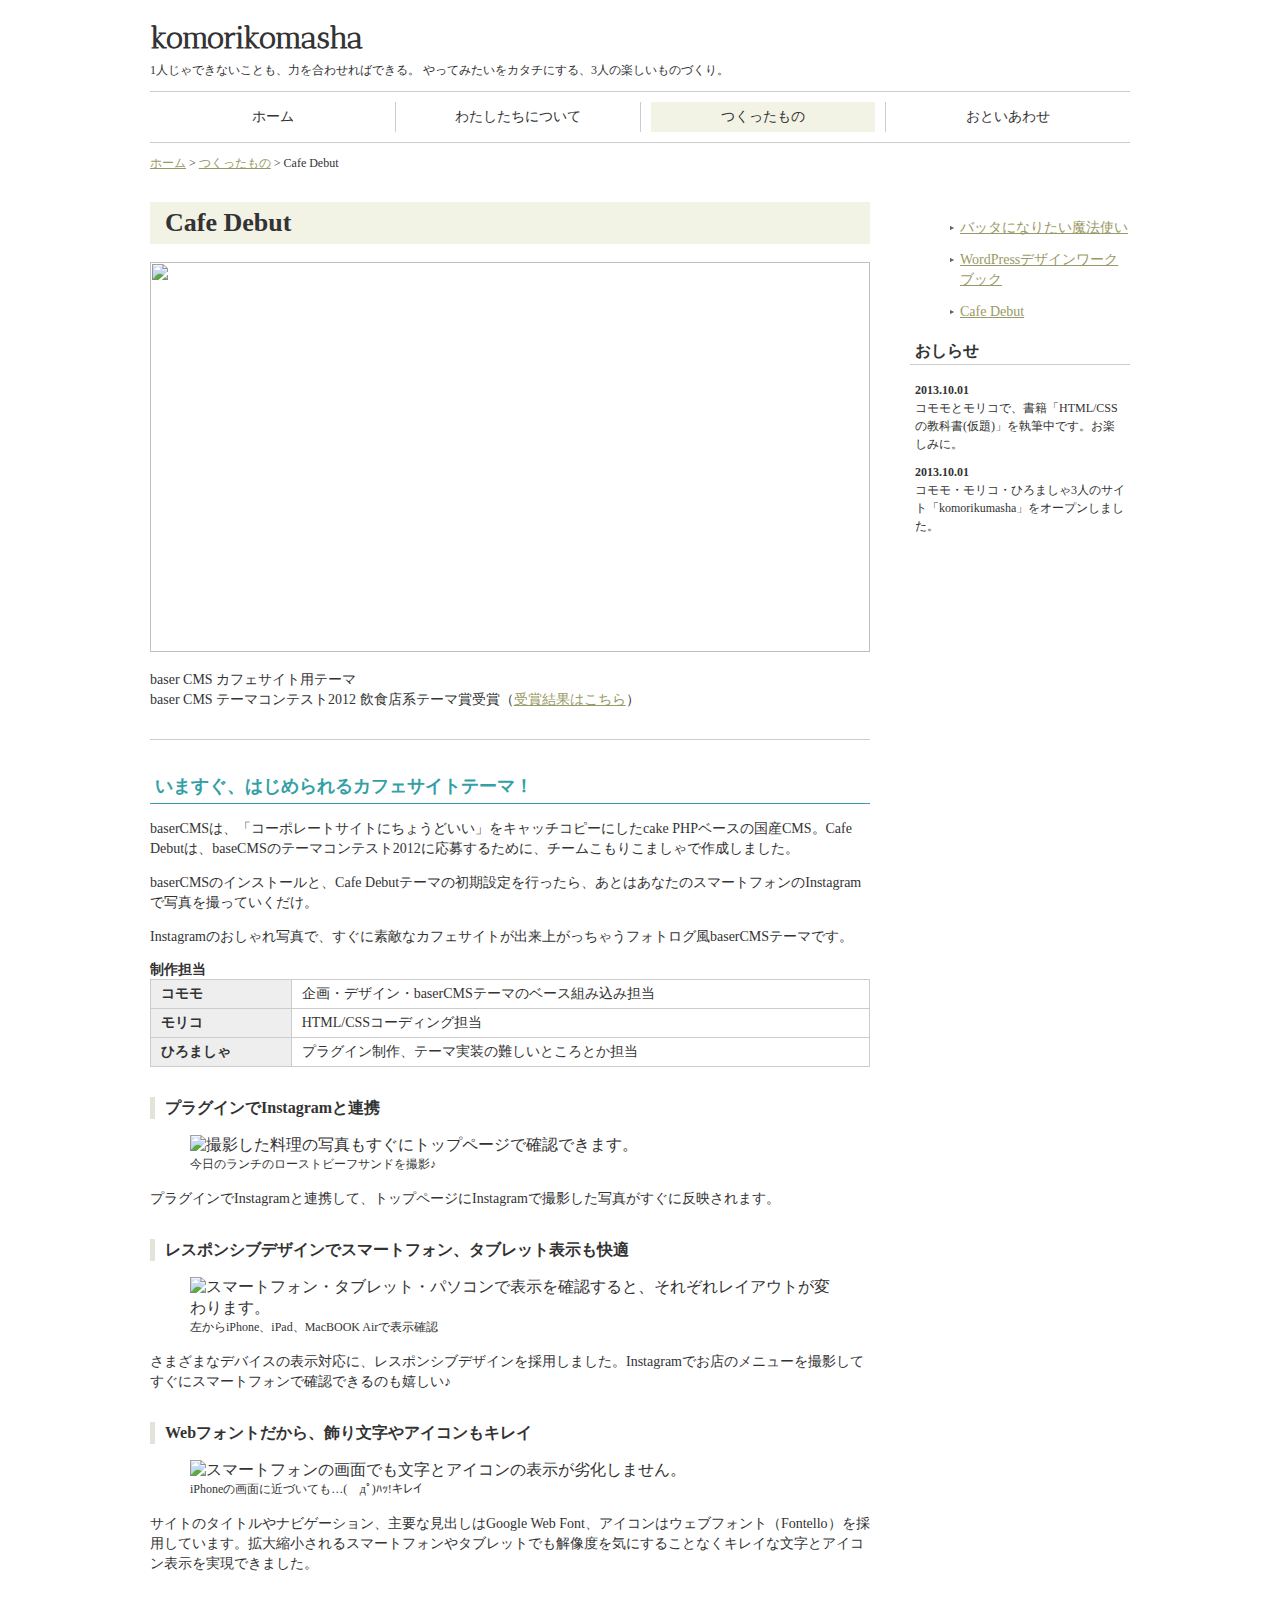
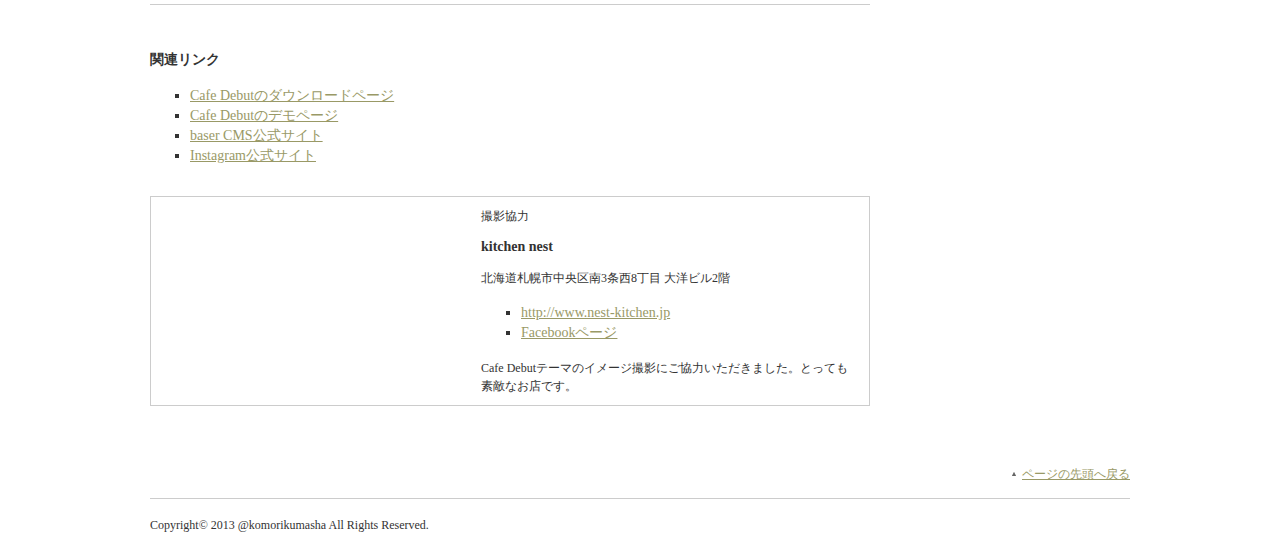
==== portfolio/01.html @ 58ae6b58 "Create 01.html" ====
<!DOCTYPE html>
<html lang="ja">
  <head>
    <meta charset="UTF-8">
    <meta name="viewport" content="width=device-width, initial-scale=1.0">
    <meta http-equiv="X-UA-Compatible" content="ie=edge">
    <title>Cafe Debut | つくったもの | komorikomasha（こもりこましゃ）</title>
    <meta name="discription" content="baserCMSのカフェサイト用テーマ「Cafe Debut(カフェ・デビュー)」の紹介ページです。Cafe Debutは、Instagramと連携して撮影した写真がすぐにサイトのトップページに反映されるおしゃれでかわいいフォトログ風テーマです。">
    <link rel="stylesheet" href="../common/css/normalize.css">
    <link rel="stylesheet" href="../common/css/style.css">
  </head>
  <body>
    
    <div id="page">
      <header id="pageHead">
        <h1 id="siteTitle">komorikomasha</h1>
        <p id="catchcopy">1人じゃできないことも、力を合わせればできる。
          やってみたいをカタチにする、3人の楽しいものづくり。
        </p>
        <nav class="globalNavi">
          <ul>
            <li><a href="../index.html">ホーム</a></li>
            <li><a href="../about/index.html">わたしたちについて</a></li></li>
            <li class="current"><a href="index.html">つくったもの</a></li>
            <li><a href="../contact/index.html">おといあわせ</a></li>
          </ul>
        </nav>
      </header>

      <p class="topicPath"><a href="../index.html">ホーム</a> &gt; <a href="index.html">つくったもの</a> &gt; Cafe Debut</p>
      
      <div id="pageBody">
    <div id="pageBodyMain">
      <article class="articleDetail">
        <header class="articleDetailHead">
          <h1 class="pageTitle">Cafe Debut</h1>
          <img src="images/img_01_01.jpg" alt="" width="720" height="390">
          <p>baser CMS カフェサイト用テーマ<br>
            baser CMS テーマコンテスト2012 飲食店系テーマ賞受賞（<a href="http://contest.basercms.net/">受賞結果はこちら</a>）</p>
          </header>
          
          <section class="articleDetailBody">
            <h2 class="heading-typeA">いますぐ、はじめられるカフェサイトテーマ！</h2>
        <p>baserCMSは、「コーポレートサイトにちょうどいい」をキャッチコピーにしたcake PHPベースの国産CMS。Cafe Debutは、baseCMSのテーマコンテスト2012に応募するために、チームこもりこましゃで作成しました。</p>
        <p>baserCMSのインストールと、Cafe Debutテーマの初期設定を行ったら、あとはあなたのスマートフォンのInstagramで写真を撮っていくだけ。</p>
        <p>Instagramのおしゃれ写真で、すぐに素敵なカフェサイトが出来上がっちゃうフォトログ風baserCMSテーマです。</p>
        
        <table>
          <caption>制作担当</caption>
          <tr>
            <th>コモモ</th>
            <td>企画・デザイン・baserCMSテーマのベース組み込み担当</td>
          </tr>
          <tr>
            <th>モリコ</th>
            <td>HTML/CSSコーディング担当</td>
          </tr>
          <tr>
            <th>ひろましゃ</th>
            <td>プラグイン制作、テーマ実装の難しいところとか担当</td>
          </tr>
        </table> 
        
        <section>
          <h3 class="heading-typeB">プラグインでInstagramと連携</h3>
          <figure>
            <img src="images/img_01_02.jpg" alt="撮影した料理の写真もすぐにトップページで確認できます。" width="720" height="390">
            <figcaption>今日のランチのローストビーフサンドを撮影♪</figcaption>
          </figure>
          <p>プラグインでInstagramと連携して、トップページにInstagramで撮影した写真がすぐに反映されます。</p>
        </section>
        
        <section>
          <h3 class="heading-typeB">レスポンシブデザインでスマートフォン、タブレット表示も快適</h3>
          <figure>
            <img src="images/img_01_03.jpg" alt="スマートフォン・タブレット・パソコンで表示を確認すると、それぞれレイアウトが変わります。" width="720" height="390">
            <figcaption>左からiPhone、iPad、MacBOOK Airで表示確認</figcaption>
            </figure>
            <p>さまざまなデバイスの表示対応に、レスポンシブデザインを採用しました。Instagramでお店のメニューを撮影してすぐにスマートフォンで確認できるのも嬉しい♪</p>
          </section>
          
          <section>
            <h3 class="heading-typeB">Webフォントだから、飾り文字やアイコンもキレイ</h3>
            <figure>
              <img src="images/img_01_04.jpg" alt="スマートフォンの画面でも文字とアイコンの表示が劣化しません。" width="720" height="390">
              <figcaption>iPhoneの画面に近づいても…( ﾟдﾟ)ﾊｯ!キレイ</figcaption>
            </figure>
            <p>サイトのタイトルやナビゲーション、主要な見出しはGoogle Web Font、アイコンはウェブフォント（Fontello）を採用しています。拡大縮小されるスマートフォンやタブレットでも解像度を気にすることなくキレイな文字とアイコン表示を実現できました。</p>
        </section>
        
        
        <footer class="articleDetailFoot">
          <section>
            <h2 class="heading-typeC">関連リンク</h2>
            <ul>
              <li><a href="http://basercms.net/themes/archives/14">Cafe Debutのダウンロードページ</a></li>
              <li><a href="http://cafedebut.cat-speak.net/">Cafe Debutのデモページ</a></li>
              <li><a href="http://basercms.net/">baser CMS公式サイト</a></li>
              <li><a href="http://instagram.com/">Instagram公式サイト</a></li>
            </ul>
          </section>
          
          <aside class="creditUnit">
            <div class="creditUnitText">
              <p>撮影協力</p>
              <h2 class="heading-typeC">kitchen nest</h2>
              <p>北海道札幌市中央区南3条西8丁目 大洋ビル2階</p>
              <ul>
                <li><a href="http://www.nest-kitchen.jp">http://www.nest-kitchen.jp</a></li>
                <li><a href="http://www.facebook.com/KitchenNest">Facebookページ</a></li>
              </ul>
              <p>Cafe Debutテーマのイメージ撮影にご協力いただきました。とっても素敵なお店です。</p>
            </div>

            <div class="creditUnitMap">
              <iframe src="https://www.google.com/maps/embed?pb=!1m14!1m8!1m3!1d11661.226528924713!2d141.3463615!3d43.0560181!3m2!1i1024!2i768!4f13.1!3m3!1m2!1s0x0%3A0x860dd7d9f0744b8b!2z5aSn5rSL44OT44Or!5e0!3m2!1sja!2sjp!4v1570942865968!5m2!1sja!2sjp" width="300" height="180" frameborder="0" style="border:0;" allowfullscreen=""></iframe>
            </div>
          </aside>        
        </footer>
        
        
      </article>
    </div>
    <!-- 終了 #pageBodyMain -->
    <div id="pageBodySub">
      <nav class="localNavi">
        <ul>
          <li><a href="03.html">バッタになりたい魔法使い</a></li>
          <li><a href="02.html">WordPressデザインワークブック</a></li>
          <li><a href="01.html">Cafe Debut</a></li>
        </ul>
      </nav>

      <section class="newsList">
        <h2>おしらせ</h2>
        <ul>
          <li><time datetime="2013-10-01">2013.10.01</time>コモモとモリコで、書籍「HTML/CSSの教科書(仮題)」を執筆中です。お楽しみに。</li>
          <li><time datetime="2013-10-01">2013.10.01</time>コモモ・モリコ・ひろましゃ3人のサイト「komorikumasha」をオープンしました。</li>
    </ul>
  </section>
</div>
<!-- 終了 pageBodySub -->
</div>

<p class="pagetop"><a href="#page">ページの先頭へ戻る</a></p>


<footer id="pageFoot">
  <p id="copyright"><small>Copyright&copy; 2013 @komorikumasha All Rights Reserved.</small></p>
</footer>
</div>

</body>
</html>
---- common/css/style.css ----
@import url('https://fonts.googleapis.com/css?family=Antic+Didone|Josefin+Slab&display=swap');

body {
  color: #333333;
}

/* リンク */
a {
  color: #999966;
}
a:hover {
  color: #996600;
}

/* パンくずリスト */
.topicPath {
  font-size: 12px;
}

/* ページの先頭に戻る */

.pagetop {
  font-size: 12px;
  text-align: right;
  margin-top: 30px;
}

.pagetop a {
  background-image: url("../images/ico_pagetop.png");
  background-repeat: no-repeat;
  background-position: 0 50%;
  padding-left: 10px;
}

/* ページ */

#page {
  width: 980px;
  margin: 0 auto;
}

/* ページヘッダー */
#pageHead #siteTitle {
  font-size: 30px;
  line-height: 1.2;
  margin-bottom: 0;
  font-family: 'Antic Didone', serif;

}

#pageHead #catchcopy {
  font-size: 12px;
  line-height: 1.5;
  margin-top: 5px;
}

/* グローバルナビ */

#pageHead .globalNavi {
  border: solid #ccc;
  border-width: 1px 0;
  padding: 10px 0;
}

#pageHead .globalNavi ul {
  margin: 0;
  padding: 0;
}

#pageHead .globalNavi ul:after {
  content: "";
  clear: both;
  display: block;
}

#pageHead .globalNavi ul li {
  list-style: none;
  width: 245px;
  float: left;
  border-left: 1px solid #ccc;
  padding: 0 10px;
  -moz-box-sizing: border-box;
  box-sizing: border-box;
  text-align: center;
  font-size: 14px;
  line-height: 1.429;
}

#pageHead .globalNavi ul li:first-child {
  border-left: none;
}

#pageHead .globalNavi ul li a {
  color: inherit;
  text-decoration: none;
  display: block;
  padding: 5px 0;
}

#pageHead .globalNavi ul li:hover,
#pageHead .globalNavi ul li.current a{
  background-color: #f2f2e5;
}

/* ページフッター */
#pageFoot {
  border-top: 1px solid #ccc;
  margin-top: 15px;
}
#pageFoot #copyright  small{
  font-size: 12px;
  line-height: 1.5;
}

/* ページボディ */

#pageBody {
  margin-top: 30px;

}

#pageBody:after {
  content :"";
  clear: both;
  display: block;
}

#pageBodyMain {
  width: 720px;
  float: left;
}

#pageBodySub {
  width: 220px;
  float: right;
}

/* サブカラム内の装飾 */

/* 見出し */
#pageBodySub h2{
  font-size: 16px;
  line-height: 16px;
  padding: 5px;
  margin-top: 0;
  border-bottom: 1px solid #ccc;

}

/* おしらせ */
#pageBodySub .newsList ul {
  list-style: none;
  padding: 0;
}

#pageBodySub .newsList ul li {
  font-size: 12px;
  line-height: 1.5;
  margin: 10px 5px;
}

#pageBodySub .newsList ul li time {
  font-weight: bold;
  display: block;
} 

/* ローカルナビ */

#pageBodySub {
  margin: 0 0 30px;
  padding-left: 0;
}

#pageBodySub .localNavi ul li {
  font-size: 14px;
  line-height: 1.429;
  margin-bottom: 12px;
  list-style: none;
  background-image: url("../images/ico_arrow.png");
  background-repeat: no-repeat;
  background-position: 0 8px;
  padding-left: 10px;
}

/* メインカラム内の装飾 */


#pageBodyMain p {
  font-size: 14px;
  line-height: 1.429;
}

/* リスト */

#pageBodyMain ul li {
  font-size: 14px;
  list-style-type: square;
  line-height: 1.429;
}

/* 表 */

#pageBodyMain table {
  font-size: 14px;
  border: 1px solid #ccc;
  width: 100%;
  border-collapse: collapse;
}

#pageBodyMain table th,
table td {
  border: 1px solid #ccc;
  padding: 5px 10px;
}

#pageBodyMain table th {
  background-color: #eeeeee;
  text-align: left;
}

#pageBodyMain table caption {
  text-align: left;
  font-weight: bold;

}

/* 画像キャプション */
#pageBodyMain figcaption {
  font-size: 12px;
}

/* 見出し */
#pageBodyMain .pageTitle {
  font-size: 26px;
  background-color: #f2f2e5;
  padding: 5px 15px;
  line-height: 1.231;
  margin-top: 0;
}

#pageBodyMain .heading-typeA {
  font-size: 18px;
  color: #349fa6;
  border-bottom: 1px solid #349fa6;
  padding: 5px;
  line-height: 1.333;
}

#pageBodyMain .heading-typeB {
  font-size: 16px;
  border-left: 5px solid #e3e4d9;
  padding-left: 10px;
  line-height: 1.375;
}

#pageBodyMain .heading-typeC {
  font-size: 14px;
  line-height: 1.429;
}

/* 区切り線・余白 */
#pageBodyMain .articleDetailHead {
  border-bottom: 1px solid #ccc;
  margin-bottom: 30px;
  padding-bottom: 15px;
}

#pageBodyMain .articleDetailBody {
margin: 30px 0;
}

#pageBodyMain .articleDetailFoot {
  border-top: 1px solid #ccc;
  margin-top: 30px;
  padding-top: 15px;
}

#pageBodyMain .articleDetailBody section {
  margin: 30px 0;
}

/* 撮影情報 */
#pageBodyMain .creditUnit {
  padding: 10px;
  border: 1px solid #ccc;
}

#pageBodyMain .creditUnit:after {
  content: "";
  clear: both;
  display: block;
}

#pageBodyMain .creditUnit .creditUnitText {
  float: right;
  width: 378px;
}

#pageBodyMain .creditUnit .creditUnitMap {
  float: left;
  width: 200px;
}


#pageBodyMain .creditUnit p {
  font-size: 12px;
  line-height: 1.5;
  margin: 0;
}

/* センター寄せ画像 */

#pageBodyMain .imageCenter {
  text-align: center;
  border-bottom: 1px dotted #ccc;
  padding-bottom: 30px;
  margin: 30px 0;
}

/* ボタン */

#pageBodyMain .btn {
  text-align: center;
  padding-bottom: 20px;
  margin: 30px 0;
  border-bottom: 1px dotted #ccc;

}

#pageBodyMain .btn a {
  font-size: 18px;
  font-weight: bold;
  text-decoration: none;
  color: #ffffff;
  background-color: #058ba9;
  padding: 10px 20px;
  border-radius: 5px;
  background-image: -webkit-linear-gradient(top,#92cddb,#058ba9);
  background-image: linear-gradient(to bottom, #92cddb, #058ba9);
  border: 1px solid #058ba9;
  box-shadow: 1px 1px 0 #9ddded inset;
  text-shadow: 0px -1px 0 #333;
  display: inline-block;
}

#pageBodyMain .btn a:hover {
  opacity: 0.7;
}

/* --「つくったもの」一覧ページ-- */

#pageBodyMain .articleList {
  border: 1px solid #ccc;
  margin-bottom: 30px;
}

#pageBodyMain .articleList a {
  display: block;
  padding: 10px;
  color: inherit;
  text-decoration: none;
}

#pageBodyMain .articleList a:after {
  content: "";
  clear: both;
  display: block;
}

#pageBodyMain .articleList a:hover {
  opacity: 0.7;
}

#pageBodyMain .articleList a .articleListText {
  width: 370px;
  float: right;
}

#pageBodyMain .articleList a .articleListText h1 {
  font-size: 26px;
  line-height: 1.308;
}

#pageBodyMain .articleList a .articleListText p {
  font-size: 14px;
  line-height: 1.429;
}

#pageBodyMain .articleList a .articleListImage {
  width: 300px;
  float: left;
}

#pageBodyMain .articleList a .articleListImage img {
  vertical-align: bottom;
}

/* トップページの内容 */

/* メインビジュアル */

#pageBody .mainVisual {
  position: relative;
}

#pageBody .mainVisual img {
  vertical-align: bottom;
}

#pageBody .mainVisual .mainVisualText {
  position: absolute;
  left: 50px;
  bottom: 50px;
  color: #ffffff;
  background-color: rgba(0,0,0,0.4);
  width: 400px;
  padding: 15px 25px;
  -moz-box-sizing: border-box;
  box-sizing: border-box;
}

#pageBody .mainVisual .mainVisualText h1 {
  font-size: 26px;
  line-height: 1.231;
  margin: 0;
}

#pageBody .mainVisual .mainVisualText p {
  font-size: 12px;
  line-height: 1.5;
  margin-bottom: 0;
}

#pageBody .mainVisual ul {
  margin: 0;
  padding: 0;
}

#pageBody .mainVisual ul li {
  position: relative;
}

/* 「つくったもの」INDEX */

#pageBody .portfolioIndex:after {
  content: "";
  clear: both;
  display: block;
}

#pageBody .portfolioIndex article {
  width: 300px;
  float: left;
  margin-left: 40px;
}

#pageBody .portfolioIndex article:first-child {
  margin-left: 0;
}

#pageBody .portfolioIndex {
  margin-top: 40px;
}

#pageBody .portfolioIndex article h2 {
  font-size: 18px;
  margin: 5px 0;
}

#pageBody .portfolioIndex article p {
  margin-top: 0;
  font-size: 12px;
  line-height: 1.5;
}

/* おしらせ */

#pageBody .news {
  margin-top: 40px;
}

#pageBody .news h1 {
  font-size: 20px;
  border-bottom: 1px solid #ccc;
  padding: 5px 0;
}

#pageBody .news table {
  width: 100%;
}

#pageBody .news table tr th,
#pageBody .news table tr td {
  font-size: 14px;
  line-height: 1.429;
  border: none;
  border-bottom: 1px dotted #ccc;
}

#pageBody .news table tr th {
  white-space: nowrap;
  padding-right: 30px;
  vertical-align: top;
}

#pageBody .news table tr td {
  width: 100%;
}
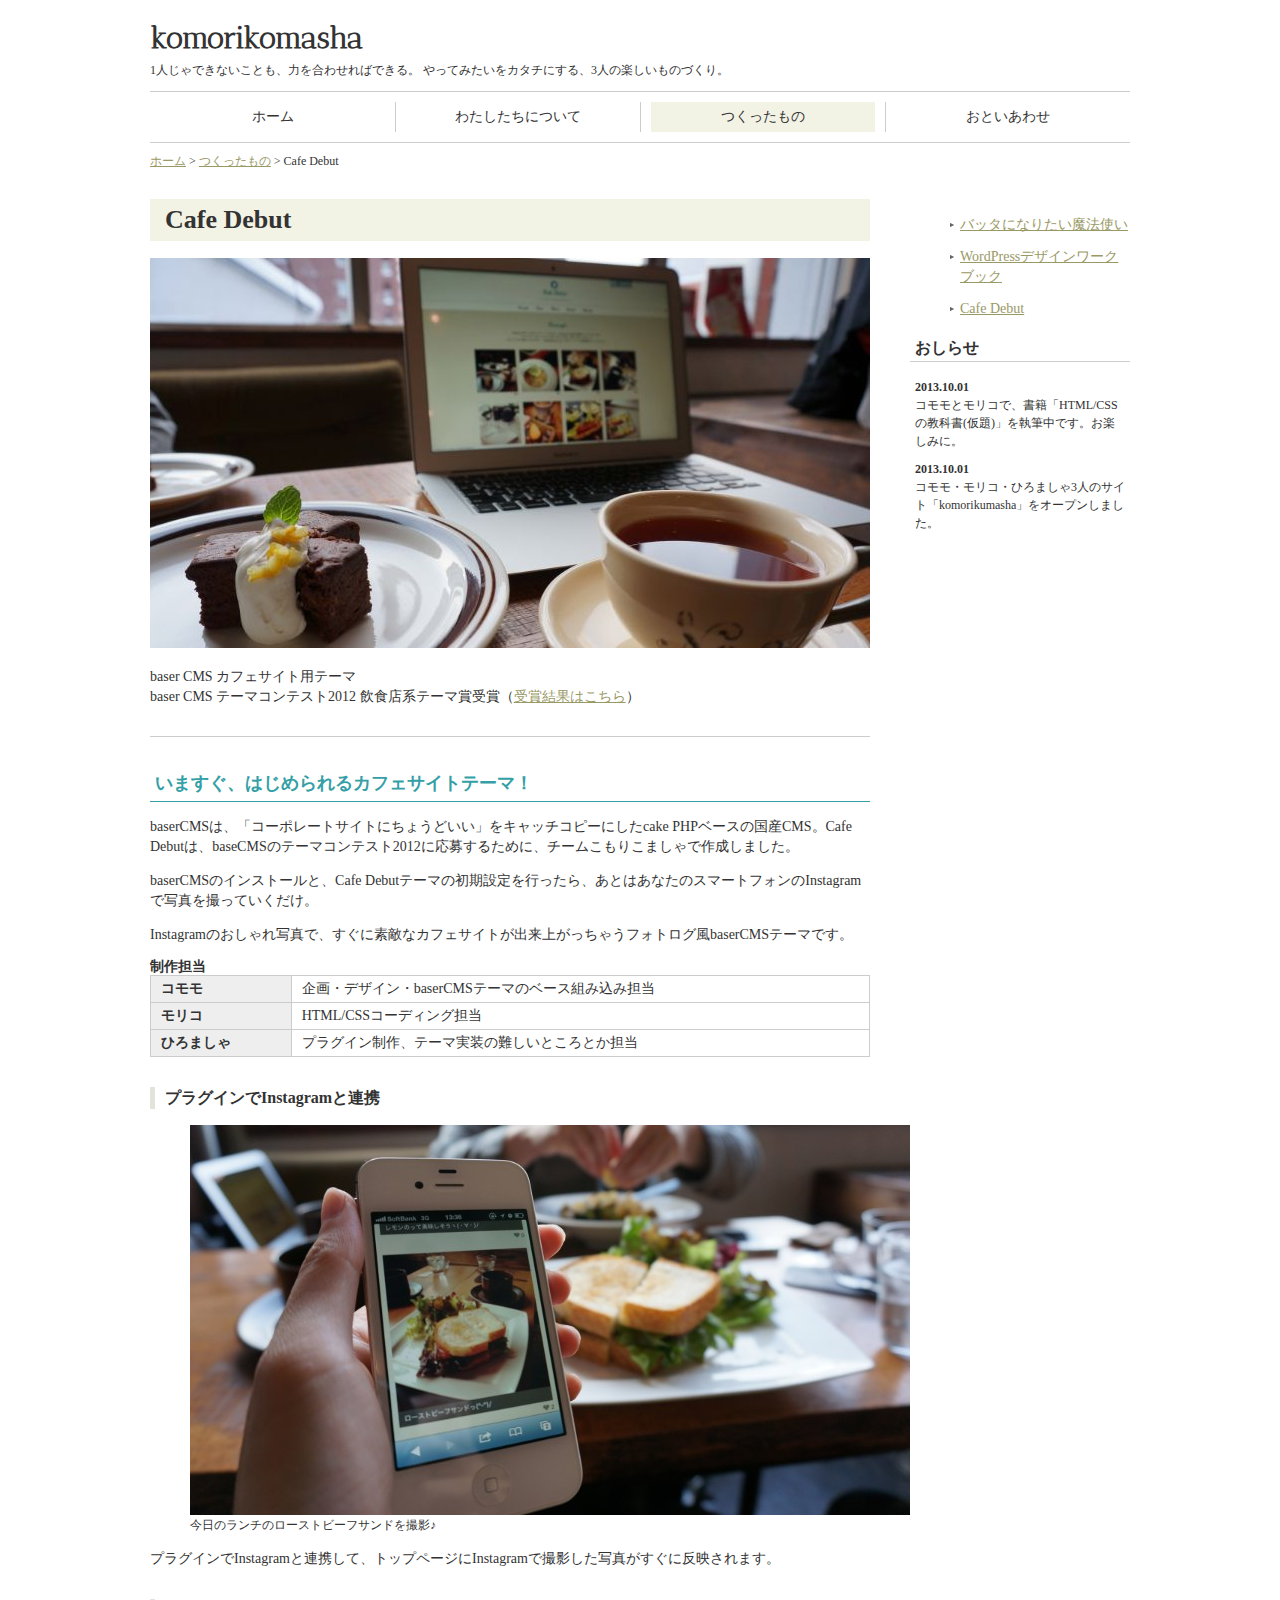
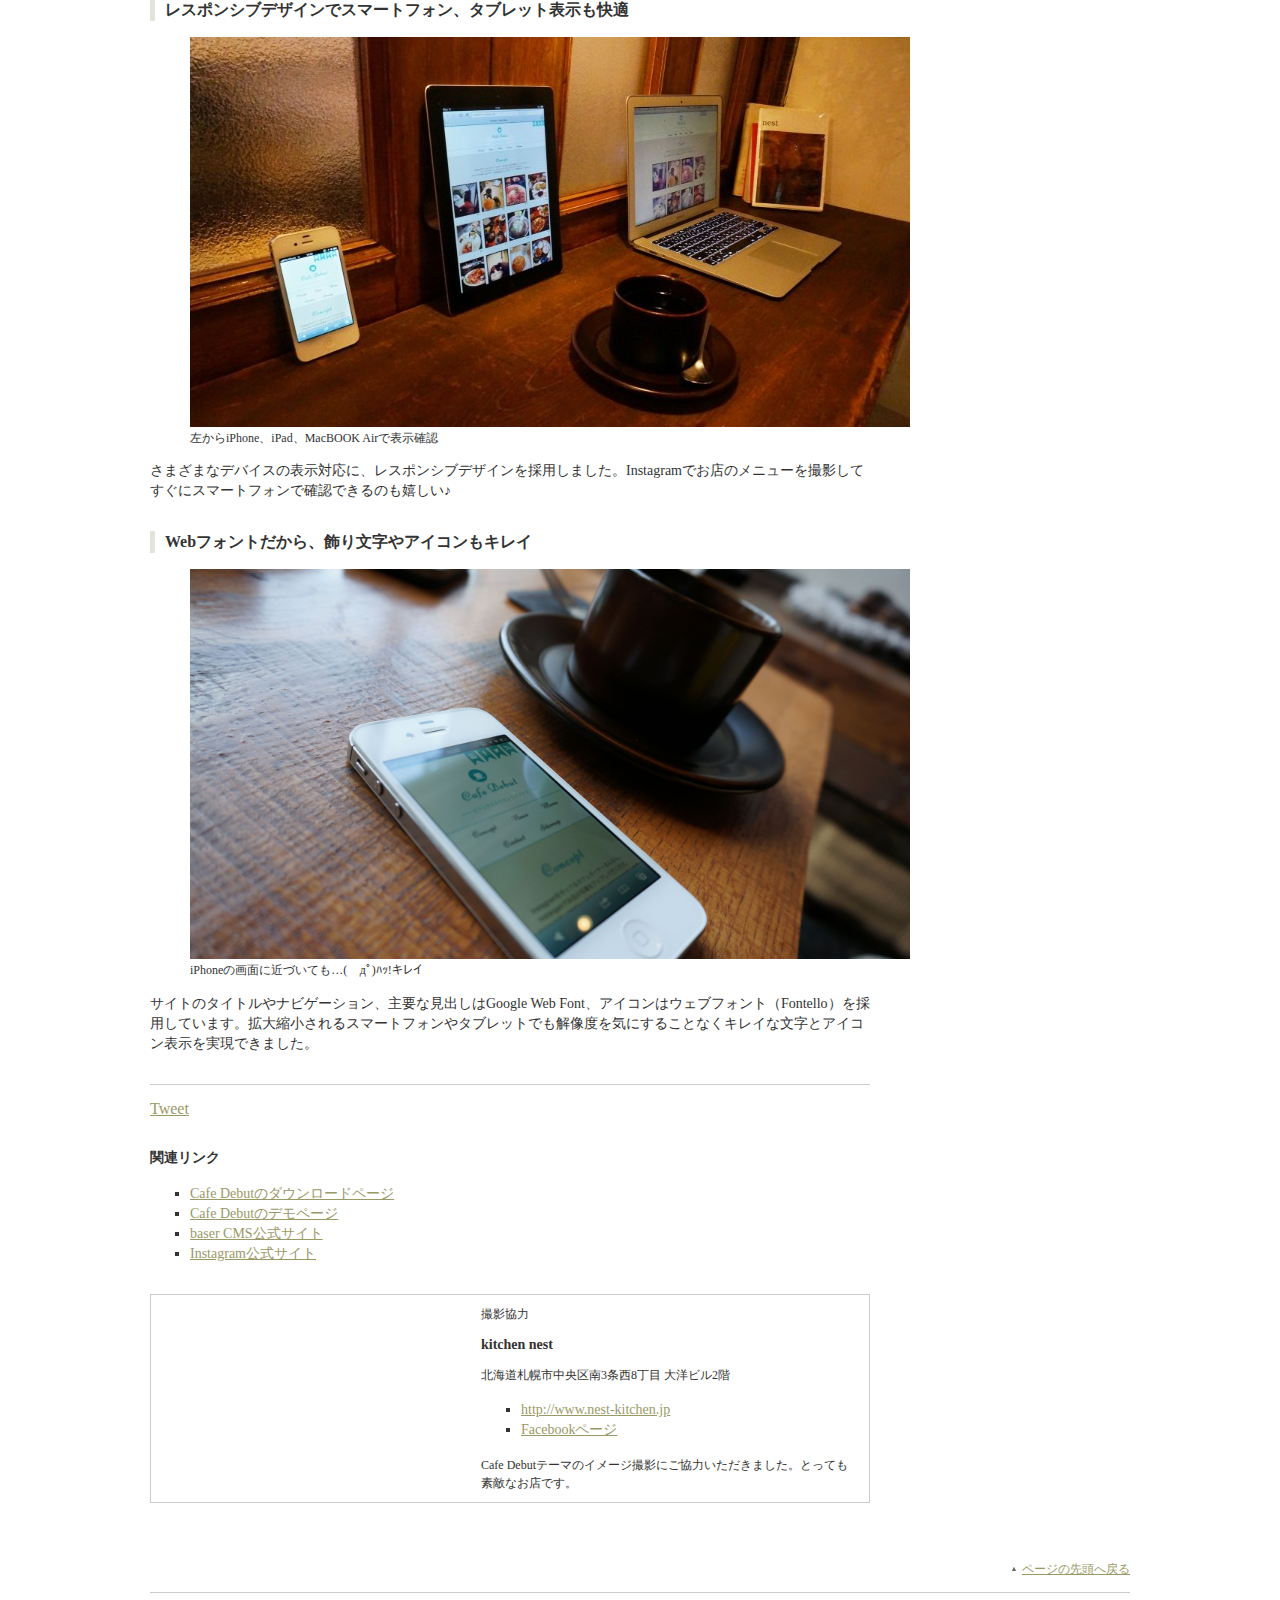
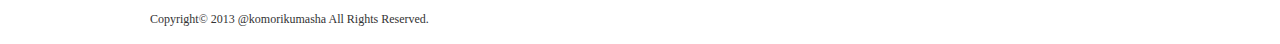
==== commit faaafc2c: "Update 01.html" ====
--- a/portfolio/01.html
+++ b/portfolio/01.html
@@ -10,7 +10,9 @@
     <link rel="stylesheet" href="../common/css/style.css">
   </head>
   <body>
-    
+      <div id="fb-root"></div>
+      <script async defer crossorigin="anonymous" src="https://connect.facebook.net/ja_JP/sdk.js#xfbml=1&version=v4.0"></script>
+
     <div id="page">
       <header id="pageHead">
         <h1 id="siteTitle">komorikomasha</h1>
@@ -90,6 +92,11 @@
         
         
         <footer class="articleDetailFoot">
+
+            <a href="https://twitter.com/share?ref_src=twsrc%5Etfw" class="twitter-share-button" data-show-count="false">Tweet</a><script async src="https://platform.twitter.com/widgets.js" charset="utf-8"></script>
+
+            <div class="fb-like" data-href="https://konitan0507.github.io/5mori5masha/portfolio/01.html" data-width="" data-layout="standard" data-action="like" data-size="small" data-show-faces="true" data-share="true"></div>
+
           <section>
             <h2 class="heading-typeC">関連リンク</h2>
             <ul>
